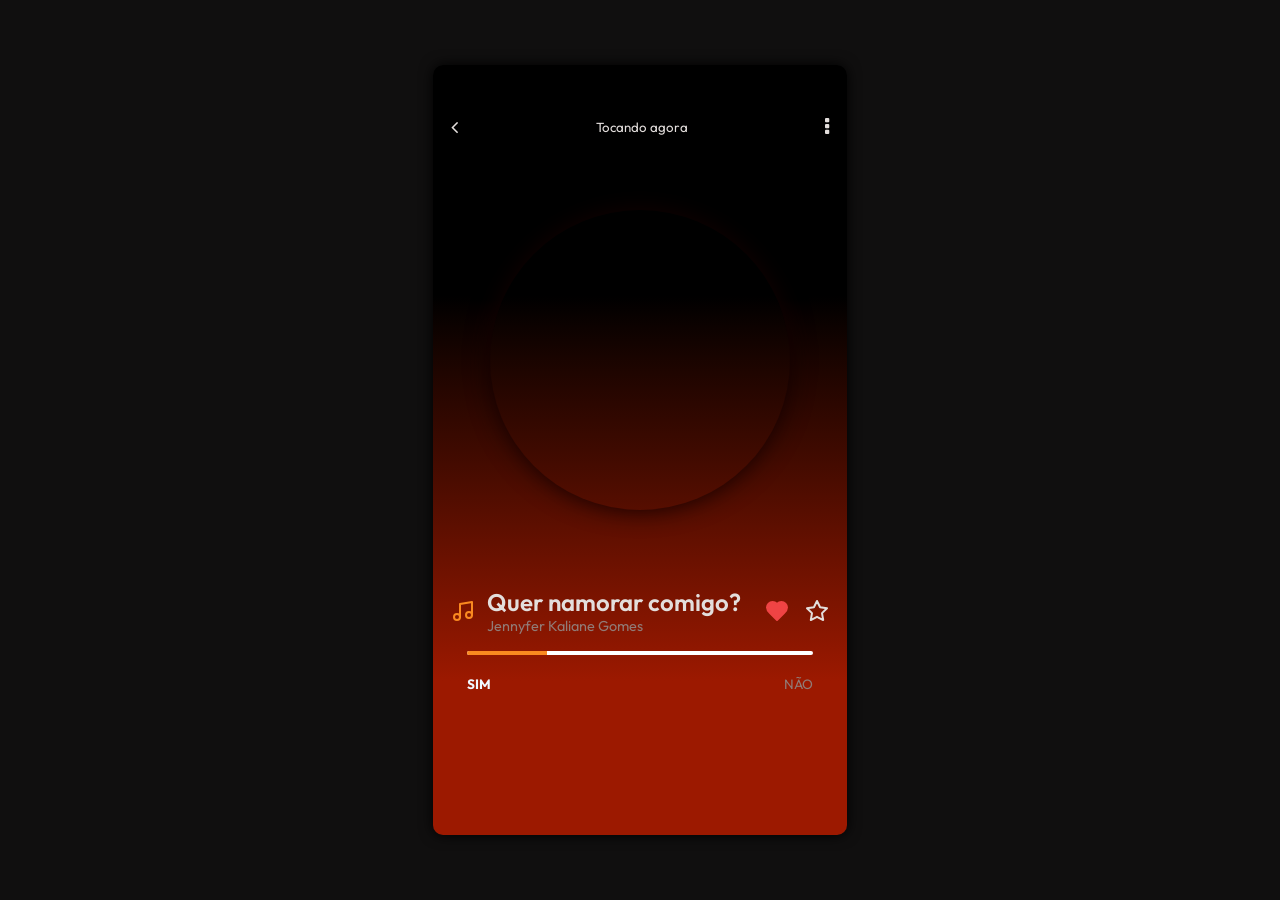
==== cura.html @ 876047f8 "Add files via upload" ====
<!DOCTYPE html>
<html lang="en">
<head>
    <meta charset="UTF-8">
    <meta name="viewport" content="width=device-width, initial-scale=1.0">
    <title>Document</title>
</head>
<body>
    <link rel="stylesheet" href="https://cdnjs.cloudflare.com/ajax/libs/font-awesome/4.7.0/css/font-awesome.min.css">
    <style>
        @import url('https://fonts.googleapis.com/css2?family=Outfit:wght@100..900&display=swap');
                body {
                background-color: #100f0f;
                }
                * {
                padding: 0;
                margin: 0;
                box-sizing: border-box;
                font-family: "Outfit", sans-serif;
                font-optical-sizing: auto;
                }
                .container{
                box-shadow: 0 0 14px black;
                position: absolute;
                top:50%;
                left:50%;
                transform: translate(-50%,-50%);
                width: 414px;
                height: 770px;
                border-radius: 10px;
                background: linear-gradient(180deg,rgba(0, 0, 0, 1) 0%, rgba(0, 0, 0, 1) 30%,rgba(156, 25, 0, 1) 80%);
                padding: 22px 18px;
                }

                .container .nav {
                background: none;
                    display: flex;
                    margin-top: 30px;
                    align-items: center;
                    justify-content: space-between;
                }
                .container .nav i {
                background: none;
                font-size: 20px;
                color: #e3dedc;
                }

                .container .disco {
                background-image: url('https://static.vecteezy.com/system/resources/thumbnails/009/314/864/small/vinyl-record-vector-illustration-isolated-on-white-background-free-png.png');
                background-size: cover;
                width: 300px;
                height: 300px;
                border-radius: 50%;
                position: relative;
                top:10%;
                display: flex;
                margin: 0 auto;
                box-shadow: 0 0 50px #181311;
                box-shadow: 0 0 25px #130101;

                animation-name: spin;
                animation-duration: 2000ms;
                animation-iteration-count: infinite;
                animation-timing-function: linear;
                }

                            @keyframes spin { 
                    from { 
                        transform: rotate(0deg); 
                    } to { 
                        transform: rotate(360deg); 
                    }
                }

                /* From Uiverse.io by ParasSalunke */
                .music-card {
                width: 100%;
                margin: 150px auto;
                position: relative;
                background-color: none;
                overflow: hidden;
                transition: transform 0.3s ease;
                }

                .card-header {
                display: flex;
                justify-content: space-between;
                align-items: center;
                background-color: none;
                }

                .track-info {
                display: flex;
                align-items: center;
                }

                .track-icon {
                height: 24px;
                width: 24px;
                color: #fa8a20;
                }

                .track-details {
                margin-left: 12px;
                }

                .track-title {
                font-size: 1.5rem;
                font-weight: 600;
                color: #e3dedc;
                }

                .track-artist {
                font-size: 0.9rem;
                color: #917b76;
                }

                .card-icons {
                display: flex;
                align-items: center;
                }

                .icon-heart {
                height: 24px;
                width: 24px;
                color: #ef4444;
                cursor: pointer;
                }

                .icon-star {
                height: 24px;
                width: 24px;
                color: #e3dedc;
                margin-left: 16px;
                cursor: pointer;
                }
                .progress-container {
                position: relative;
                margin: 16px 16px 8px 16px;
                background:none;
                border-radius: 3px;
                overflow: hidden;
              }
              .progress-bar{
                width: 100%;
                height: 4px;
                background-color: white;
              }
              .bar{
                width: 23%;
                height: 4px;
                background-color: #fa8a20;
              }
              .progress-time {
                display: flex;
                justify-content: space-between;
                padding: 0 16px 16px 16px;
                font-size: 0.85rem;
                color: #917b76;
                margin-top: 20px;
              }
                
    </style>

<div class="container">
  <div class="nav">
    <i class="	fa fa-angle-left"></i>
      <h5 style="color:#e3dedc; font-weight:400;">Tocando agora</h5>
    <i class="	fa fa-ellipsis-v"></i></div>
  <div class="disco" id="disco"></div>
  <div class="pedido"></div>
  <div class="respostas"></div>
  <div class="player">
    <!-- From Uiverse.io by ParasSalunke --> 
<div class="music-card">

  <div class="card-header">
    <div class="track-info">
      <svg
        class="track-icon"
        fill="none"
        height="24"
        stroke="currentColor"
        stroke-linecap="round"
        stroke-linejoin="round"
        stroke-width="2"
        viewBox="0 0 24 24"
        width="24"
        xmlns="http://www.w3.org/2000/svg"
      >
        <path d="M9 18V5l12-2v13"></path>
        <circle cx="6" cy="18" r="3"></circle>
        <circle cx="18" cy="16" r="3"></circle>
      </svg>
      <div class="track-details">
        <span class="track-title">Quer namorar comigo?</span>
        <p class="track-artist">Jennyfer Kaliane Gomes</p>
      </div>
    </div>
    <div class="card-icons">
      <svg
        class="icon-heart"
        fill="currentColor"
        height="24"
        stroke="currentColor"
        stroke-linecap="round"
        stroke-linejoin="round"
        stroke-width="2"
        viewBox="0 0 24 24"
        width="24"
        xmlns="http://www.w3.org/2000/svg"
      >
        <path
          d="M19 14c1.49-1.46 3-3.21 3-5.5A5.5 5.5 0 0 0 16.5 3c-1.76 0-3 .5-4.5 2-1.5-1.5-2.74-2-4.5-2A5.5 5.5 0 0 0 2 8.5c0 2.3 1.5 4.05 3 5.5l7 7Z"
        ></path>
      </svg>
      <svg
        class="icon-star"
        fill="none"
        height="24"
        stroke="currentColor"
        stroke-linecap="round"
        stroke-linejoin="round"
        stroke-width="2"
        viewBox="0 0 24 24"
        width="24"
        xmlns="http://www.w3.org/2000/svg"
      >
        <polygon
          points="12 2 15.09 8.26 22 9.27 17 14.14 18.18 21.02 12 17.77 5.82 21.02 7 14.14 2 9.27 8.91 8.26 12 2"
        ></polygon>
      </svg>
    </div>
  </div>
    <div class="progress-container"><div class="progress-bar"><div class="bar"></div></div></div>
    <div class="progress-time"><span style="font-weight: 700; color: aliceblue;">SIM</span><span>NÃO</span></div>
 <iframe data-testid="embed-iframe" style="border-radius:12px; inset: 0; margin:auto; position: fixed; margin-top: 650px;" src="https://open.spotify.com/embed/track/68eBEUfmUZ3GKC4w1xkOWP?utm_source=generator" width="390" frameBorder="0" allowfullscreen="" allow="autoplay; clipboard-write; encrypted-media; fullscreen; picture-in-picture" loading="lazy"></iframe>
  </div>
    </div>
    </div>
  </div>
 
</div>

</body>
</html>
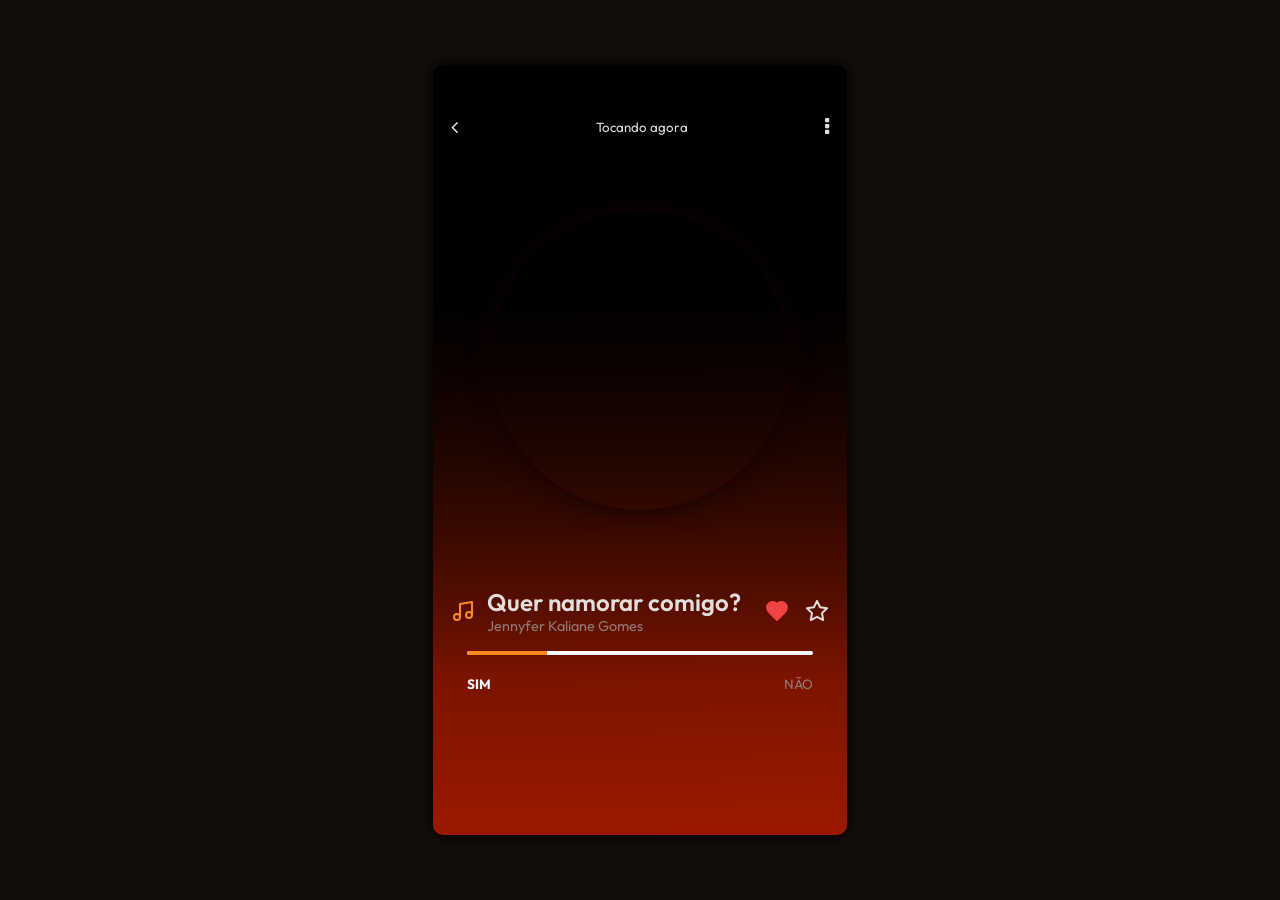
==== commit 960c1498: "Update cura.html" ====
--- a/cura.html
+++ b/cura.html
@@ -10,7 +10,7 @@
     <style>
         @import url('https://fonts.googleapis.com/css2?family=Outfit:wght@100..900&display=swap');
                 body {
-                background-color: #100f0f;
+                background-color: #130d0c;
                 }
                 * {
                 padding: 0;
@@ -33,11 +33,10 @@
                 }
 
                 .container .nav {
-                background: none;
-                    display: flex;
-                    margin-top: 30px;
-                    align-items: center;
-                    justify-content: space-between;
+                display: flex;
+                margin-top: 30px;
+                align-items: center;
+                justify-content: space-between;
                 }
                 .container .nav i {
                 background: none;
@@ -159,6 +158,42 @@
                 color: #917b76;
                 margin-top: 20px;
               }
+              .heart {
+                position: absolute;
+                top:50%;
+                left:50%;
+                transform: translate(-50%,-50%);
+                width: 414px;
+                height: 770px;
+                border-radius: 10px;
+                background-image: url('https://www.onlygfx.com/wp-content/uploads/2019/06/6-heart-pattern-2.png');
+                background-size: contain;
+                z-index: -1;
+                opacity: 20%;
+                overflow: hidden;
+                background-repeat: repeat-y;
+                transition: ease-in-out;
+
+                animation: roll 3600s infinite linear
+              }
+                @keyframes roll { 
+                  100% {
+                    background-position-y: 200000px;
+                  }
+                }
+
+              .gradient {
+                background-image: linear-gradient(179deg,rgba(0, 0, 0, 1) 0%, rgba(156, 25, 0, 0) 100%);
+                position: absolute;
+                top:50%;
+                left:50%;
+                transform: translate(-50%,-50%);
+                width: 414px;
+                height: 770px;
+                z-index: -1;
+                border-radius: 12px;
+              }
+
                 
     </style>
 
@@ -171,7 +206,6 @@
   <div class="pedido"></div>
   <div class="respostas"></div>
   <div class="player">
-    <!-- From Uiverse.io by ParasSalunke --> 
 <div class="music-card">
 
   <div class="card-header">
@@ -235,12 +269,11 @@
     <div class="progress-container"><div class="progress-bar"><div class="bar"></div></div></div>
     <div class="progress-time"><span style="font-weight: 700; color: aliceblue;">SIM</span><span>NÃO</span></div>
  <iframe data-testid="embed-iframe" style="border-radius:12px; inset: 0; margin:auto; position: fixed; margin-top: 650px;" src="https://open.spotify.com/embed/track/68eBEUfmUZ3GKC4w1xkOWP?utm_source=generator" width="390" frameBorder="0" allowfullscreen="" allow="autoplay; clipboard-write; encrypted-media; fullscreen; picture-in-picture" loading="lazy"></iframe>
-  </div>
-    </div>
-    </div>
-  </div>
+
  
 </div>
+<div class="heart"></div>
+<div class="gradient"></div>
 
 </body>
-</html>+</html>
